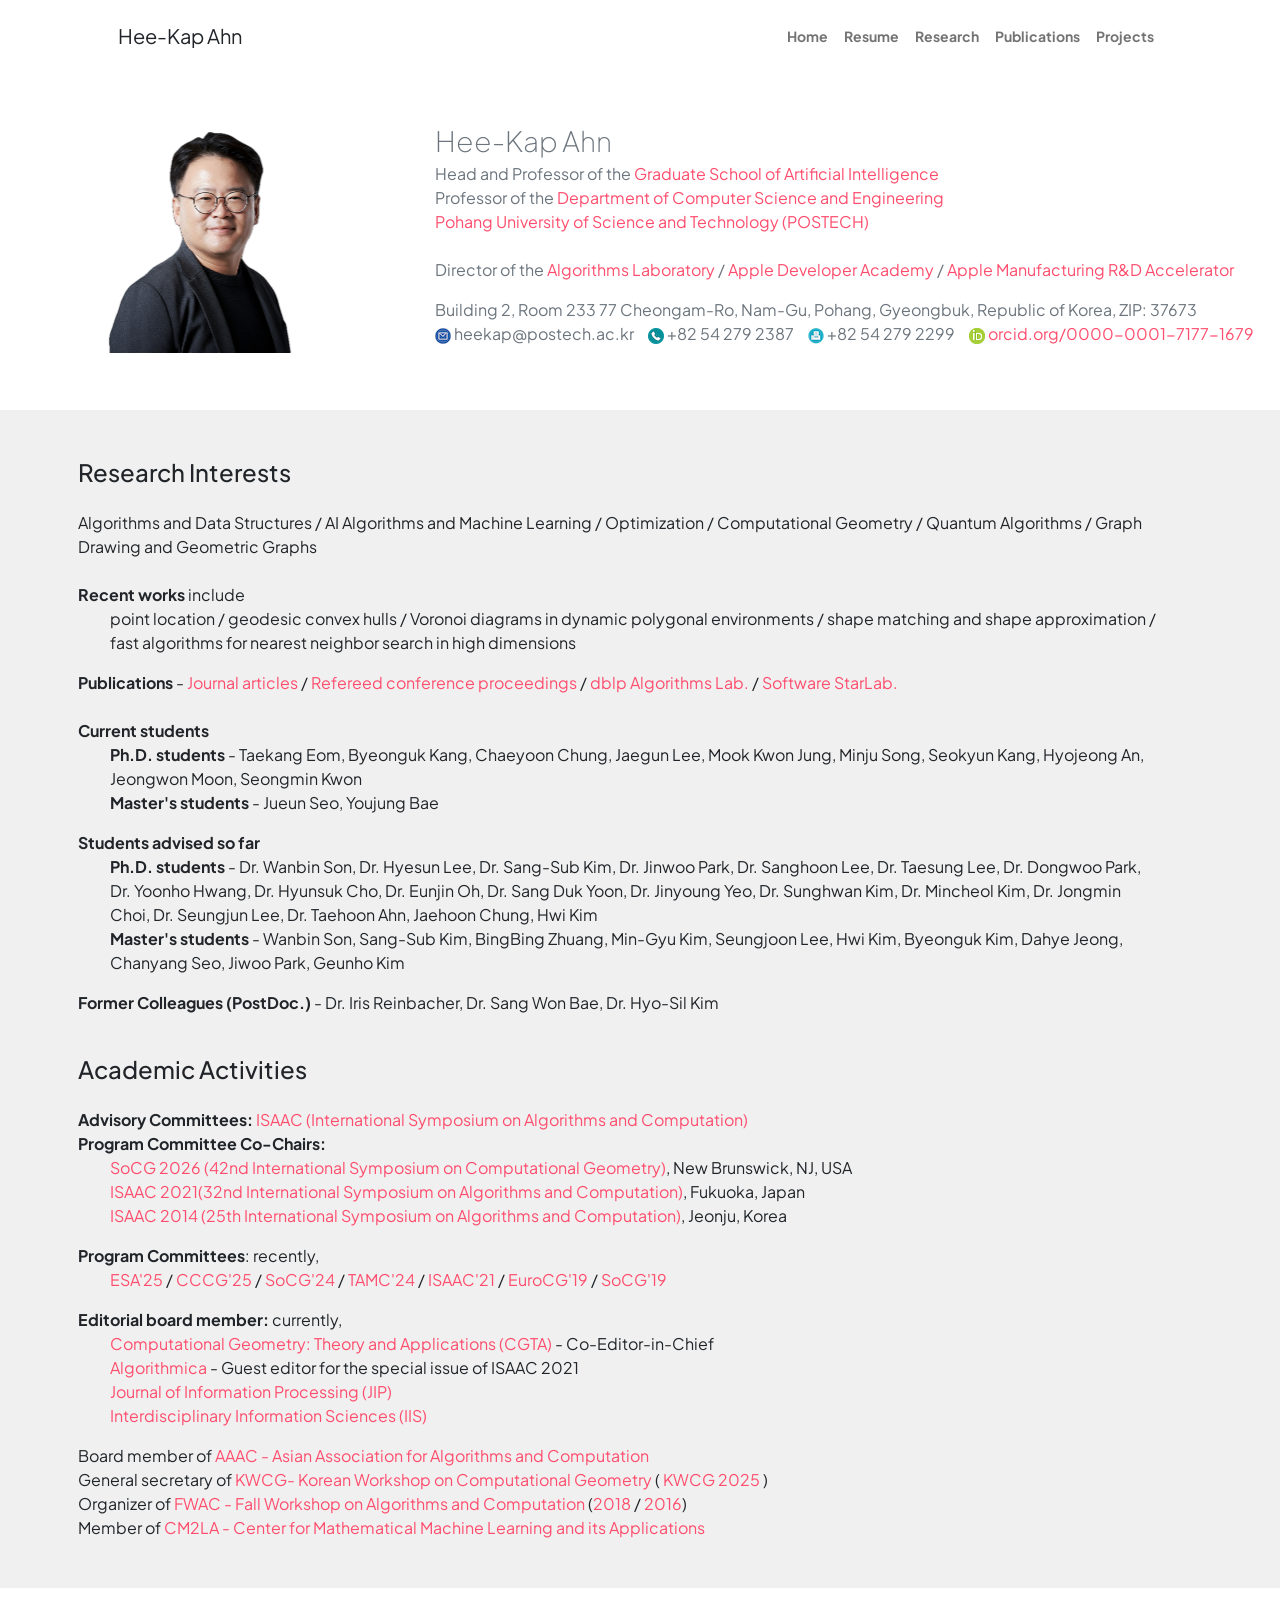
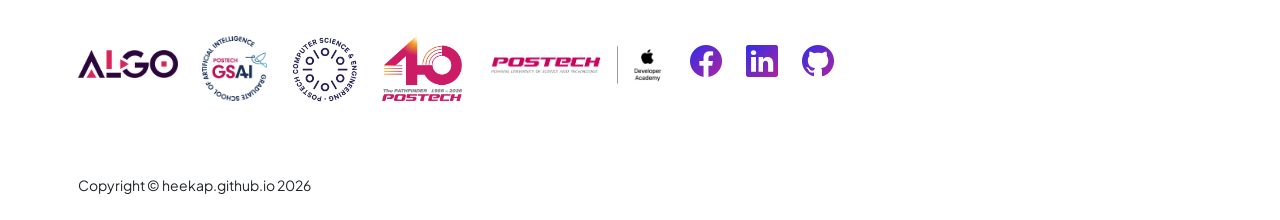
==== index.html @ e211f557 "Add files via upload" ====
<!DOCTYPE html>
<html lang="en">
  <head>
    <meta charset="utf-8" />
    <meta name="viewport" content="width=device-width, initial-scale=1, shrink-to-fit=no" />
    <meta name="description" content="Hee-Kap Ahn" />
    <meta name="author" content="" />
    <title>Hee-Kap Ahn</title>
    <link rel="icon" type="image/x-icon" href="assets/algo-icon.png" />
    <!-- Custom Google font-->
    <link rel="preconnect" href="https://fonts.googleapis.com" />
    <link rel="preconnect" href="https://fonts.gstatic.com" crossorigin />
    <link href="https://fonts.googleapis.com/css2?family=Plus+Jakarta+Sans:wght@100;200;300;400;500;600;700;800;900&amp;display=swap" rel="stylesheet" />
    <!-- Bootstrap icons-->
    <link href="https://cdn.jsdelivr.net/npm/bootstrap-icons@1.8.1/font/bootstrap-icons.css" rel="stylesheet" />
    <!-- Core theme CSS (includes Bootstrap)-->
    <link href="css/styles.css" rel="stylesheet" />
  </head>
  <body class="d-flex flex-column h-100">
    <main class="flex-shrink-0">
      <!-- Navigation-->
      <nav class="navbar navbar-expand-lg navbar-light bg-white py-3">
        <div class="container px-5">
          <a class="navbar-brand" href="index.html"><span class="text-dark">Hee-Kap Ahn</span></a>
          <button class="navbar-toggler" type="button" data-bs-toggle="collapse" data-bs-target="#navbarSupportedContent" aria-controls="navbarSupportedContent" aria-expanded="false" aria-label="Toggle navigation"><span class="navbar-toggler-icon"></span></button>
          <div class="collapse navbar-collapse" id="navbarSupportedContent">
            <ul class="navbar-nav ms-auto mb-2 mb-lg-0 small fw-bolder">
              <li class="nav-item"><a class="nav-link" href="index.html">Home</a></li>
              <li class="nav-item"><a class="nav-link" href="cv-2026.pdf">Resume</a></li>
	      <li class="nav-item"><a class="nav-link" href="topics.html">Research</a></li>
	      <li class="nav-item"><a class="nav-link" href="publications.html">Publications</a></li>
              <li class="nav-item"><a class="nav-link" href="https://algo.postech.ac.kr/?page_id=1262">Projects</a></li>
            </ul>
          </div>
        </div>
      </nav>
      
      <!-- Header-->
      <header class="py-5">
	<div class="col-xxl-7">
	  <div class="row align-items-center g-4">
	    <!-- Left: photo -->
	    <div class="col-md-5 col-lg-4">
	      <div class="d-flex justify-content-center">
		<img class="profile-img" src="assets/heekap.png" alt="Hee-Kap Ahn" style="max-width: 240px; width: 100%; height: auto;"/>
	      </div>
	    </div>

	    <!-- Right: paragraph (move here) -->
	    <div class="col-md-7 col-lg-8">
	      <div class="profile-text ps-3 ps-sm-4 ps-md-0">
		<div class="text-start">
		  <div class="fs-3 fw-light text-muted">Hee-Kap Ahn</div>
		  <p class="text-muted mb-3">
		    Head and Professor of the <a href="http://ai.postech.ac.kr">Graduate School of Artificial Intelligence</a> <br>
		    Professor of the <a href="https://cse.postech.ac.kr">Department of Computer Science and Engineering</a> <br>
		    <a href="https://www.postech.ac.kr">Pohang University of Science and Technology (POSTECH)</a><br><br>
		    Director of the <a href="https://algo.postech.ac.kr">Algorithms Laboratory</a> / <a href="https://developeracademy.postech.ac.kr/">Apple Developer Academy</a> / <a href="https://accelerator.postech.ac.kr/">Apple Manufacturing R&amp;D Accelerator</a>
		  </p>	      
		  <p class="text-muted">Building 2, Room 233
		    77 Cheongam-Ro,
		    Nam-Gu, Pohang, Gyeongbuk,
		    Republic of Korea, ZIP: 37673<br>
		    <img src="assets/email_16x16.png" align="center" alt="email"> heekap@postech.ac.kr &ensp;
		    <img src="assets/phone_16x16.png" align="center" alt="phone"> +82 54 279 2387 &ensp; <img src="assets/fax_16x16.png" align="center" alt="fax"> +82 54 279 2299 &ensp;
		    <img src="assets/orcid_16x16.png" align="center" alt="orcid"><a href="https://orcid.org/0000-0001-7177-1679"> orcid.org/0000-0001-7177-1679</a></p>
		</div>
	      </div>
	    </div>
	  </div>
	</div>	    
      </header>

	    
      <!-- About Section-->
      <section class="bg-light py-5">
        <div class="container ps-2 pe-5">
          <div class="row gx-5 justify-content-center">
            <div class="col-xxl-8">      
	      
	      <!-- Research Interests -->
	      <h4 class="display-8"><span class="text-dark">Research Interests</span></h4>
	      <p class="lead fw-light mb-4">
		<div class="w3-cell w3-mobile">
		  Algorithms and Data Structures /
		  AI Algorithms and Machine Learning / Optimization /
		  Computational Geometry / Quantum Algorithms / Graph Drawing and Geometric Graphs<br><br>
		  <strong>Recent works</strong> include<br> 
		  <p style="margin-left: 2em">point location / geodesic convex hulls / Voronoi diagrams in dynamic polygonal environments / shape matching and shape approximation / fast algorithms for nearest neighbor search in high dimensions</p>
		  <strong>Publications</strong> - <a href="publications.html">Journal articles </a> / <a href="publications.html#id4"> Refereed conference proceedings </a> / <a href="https://dblp.org/pid/65/358.html"> dblp </a> <a href="https://algo.postech.ac.kr">Algorithms Lab.</a> / <a href="https://dnn.postech.ac.kr/intro.html">Software StarLab.
		  </a><br><br>
		  <strong>Current students</strong><br>
		  <p style="margin-left: 2em"> <strong> Ph.D. students </strong> - Taekang Eom, Byeonguk Kang, Chaeyoon Chung, Jaegun Lee, Mook Kwon Jung, Minju Song, Seokyun Kang, Hyojeong An, Jeongwon Moon, Seongmin Kwon <br>
		    <b> Master's students </b> - Jueun Seo, Youjung Bae </p>
		  <strong>Students advised so far</strong> <br>
		  <p style="margin-left: 2em"><b> Ph.D. students </b> - Dr. Wanbin Son, Dr. Hyesun Lee, Dr. Sang-Sub Kim, Dr. Jinwoo Park, Dr. Sanghoon Lee, Dr. Taesung Lee, Dr. Dongwoo Park, Dr. Yoonho Hwang, Dr. Hyunsuk Cho, Dr. Eunjin Oh, Dr. Sang Duk Yoon, Dr. Jinyoung Yeo, Dr. Sunghwan Kim, Dr. Mincheol Kim, Dr. Jongmin Choi, Dr. Seungjun Lee, Dr. Taehoon Ahn, Jaehoon Chung, Hwi Kim <br> <b> Master's students </b> - Wanbin Son, Sang-Sub Kim, BingBing Zhuang, Min-Gyu Kim, Seungjoon Lee, Hwi Kim, Byeonguk Kim, Dahye Jeong, Chanyang Seo, Jiwoo Park, Geunho Kim</p>
		  <strong>Former Colleagues (PostDoc.)</strong> - Dr. Iris Reinbacher, Dr. Sang Won Bae, Dr. Hyo-Sil Kim
		</div>
	      </p><br>
	      
		      
	      <h4 class="display-8"><span class="text-dark">Academic Activities</span></h4>
	      <p class="lead fw-light mb-4">
		<div class="w3-cell w3-mobile" align="left">
		  <strong>Advisory Committees:</strong> <a href="https://www.kurims.kyoto-u.ac.jp/isaac/ISAAC.html"> ISAAC (International Symposium on Algorithms and Computation) </a><br>
		  <strong>Program Committee Co-Chairs:</strong>
		  <p style="margin-left: 2em">
		    <a href="https://cgweek26.computational-geometry.org/"> SoCG 2026 (42nd International Symposium on Computational Geometry)</a>, New Brunswick, NJ, USA <br>
	  	    <a href="https://tcs.inf.kyushu-u.ac.jp/isaac2021/">ISAAC 2021(32nd International Symposium on Algorithms and Computation)</a>, Fukuoka, Japan <br>
		    <a href="https://algo.postech.ac.kr/workshops/isaac2014/">ISAAC 2014 (25th International Symposium on Algorithms and Computation)</a>, Jeonju, Korea	  </p>
		  <strong>Program Committees</strong>: recently,
		  <p style="margin-left: 2em"> 
		    <a href="https://algo-conference.org/2025/"> ESA'25 </a>
		    / <a href="https://cccg-wads-2025.eecs.yorku.ca/CCCG%202025.html"> CCCG'25 </a>
		    / <a href="http://socg24.athenarc.gr/index.html"> SoCG'24 </a>
		    / <a href="https://tamc2024.comp.polyu.edu.hk/"> TAMC'24 </a>
		    / <a href="https://tcs.inf.kyushu-u.ac.jp/isaac2021/"> ISAAC'21 </a>
		    / <a href="https://www.eurocg2019.uu.nl/"> EuroCG'19 </a>
		    / <a href="https://eecs.engineering.oregonstate.edu/socg19/"> SoCG'19 </a></p>
		  <strong>Editorial board member:</strong> currently,
		  <p style="margin-left: 2em">
		    <a href="https://www.sciencedirect.com/journal/computational-geometry"> Computational Geometry: Theory and Applications (CGTA)</a> - Co-Editor-in-Chief <br>
		    <a href="https://link.springer.com/journal/453"> Algorithmica</a> - Guest editor for the special issue of ISAAC 2021<br>
		    <a href="https://www.ipsj.or.jp/english/jip/index.html"> Journal of Information Processing (JIP) </a><br>
		    <a href="https://www.is.tohoku.ac.jp/publication/IIS.html"> Interdisciplinary Information Sciences (IIS) </a></p>
		  Board member of <a href="http://www.aa-ac.org">  AAAC - Asian Association for Algorithms and Computation</a><br>
		  General secretary of <a href="https://algo.postech.ac.kr/workshops/kwcg23">  KWCG- Korean Workshop on Computational Geometry</a>  (<a href="https://algo.postech.ac.kr/workshops/kwcg25"> KWCG 2025 </a>) <br>
		  Organizer of <a href="https://algo.postech.ac.kr/workshops/fwac18">  FWAC - Fall Workshop on Algorithms and Computation</a> (<a href="https://algo.postech.ac.kr/workshops/fwac18/">2018</a> / <a href="https://algo.postech.ac.kr/workshops/fwac16/">2016</a>)<br>
		  Member of <a href="https://cm2la.com"> CM2LA - Center for Mathematical Machine Learning and its Applications</a>
		</div>
	      </div>
	    </div>
	  </div>
	</div>
      </section>

      <section class="bg-white py-5">
	<div class="container ps-2 pe-5">
	  <div class="row gx-5 justify-content-left">
	    <div class="col-xxl-8">
              <div class="d-flex justify-content-left fs-2 gap-4">
		<a class="text-gradient" href="https://algo.postech.ac.kr">
		  <img src="assets/font-logo-small.png" alt="ALGO Lab" style="max-width: 100px; width: 100%; height: auto;" /></a>
		<a class="text-gradient" href="https://ai.postech.ac.kr">
		  <img src="assets/gsai_logo.png" alt="GSAI" style="max-width: 65px; min-width: 40px; width: 100%; height: auto;" /></a>
		<a class="text-gradient" href="https://cse.postech.ac.kr">
		  <img src="assets/cse_logo.jpg" alt="CSE" style="max-width: 67px; min-width: 40px; width: 100%; height: auto;" /></a>
		<a class="text-gradient" href="https://www.postech.ac.kr">
		  <img src="assets/postech40_logo.png" alt="POSTECH" style="max-width: 80px; min-width: 40px; width: 100%; height: auto;" /></a>
		<a class="text-gradient" href="https://developeracademy.postech.ac.kr">
		  <img src="assets/appledeveloperacademy.png" alt="Apple Developer Academy" style="max-width: 180px; min-width: 100px; width: 100%; height: auto;" /></a>
                <a class="text-gradient" href="https://www.facebook.com/heekap.ahn"><i class="bi bi-facebook"></i></a>
                <a class="text-gradient" href="https://www.linkedin.com/in/hee-kap-ahn-ba668229a/"><i class="bi bi-linkedin"></i></a>
                <a class="text-gradient" href="https://github.com/heekap"><i class="bi bi-github"></i></a>
	      </div>
	    </div>
	  </div>
	</div>
      </section>
    </main>
        <!-- Footer-->
    <footer class="bg-white py-4 mt-auto">
      <div class="container ps-2 pe-5"">
        <div class="row align-items-center justify-content-between flex-column flex-sm-row">
          <div class="col-auto"><div class="small m-0">Copyright &copy; heekap.github.io 2026</div></div>
        </div>
      </div>
    </footer>
    <!-- Bootstrap core JS-->
    <script src="https://cdn.jsdelivr.net/npm/bootstrap@5.2.3/dist/js/bootstrap.bundle.min.js"></script>
    <!-- Core theme JS-->
    <script src="js/scripts.js"></script>
  </body>
</html>
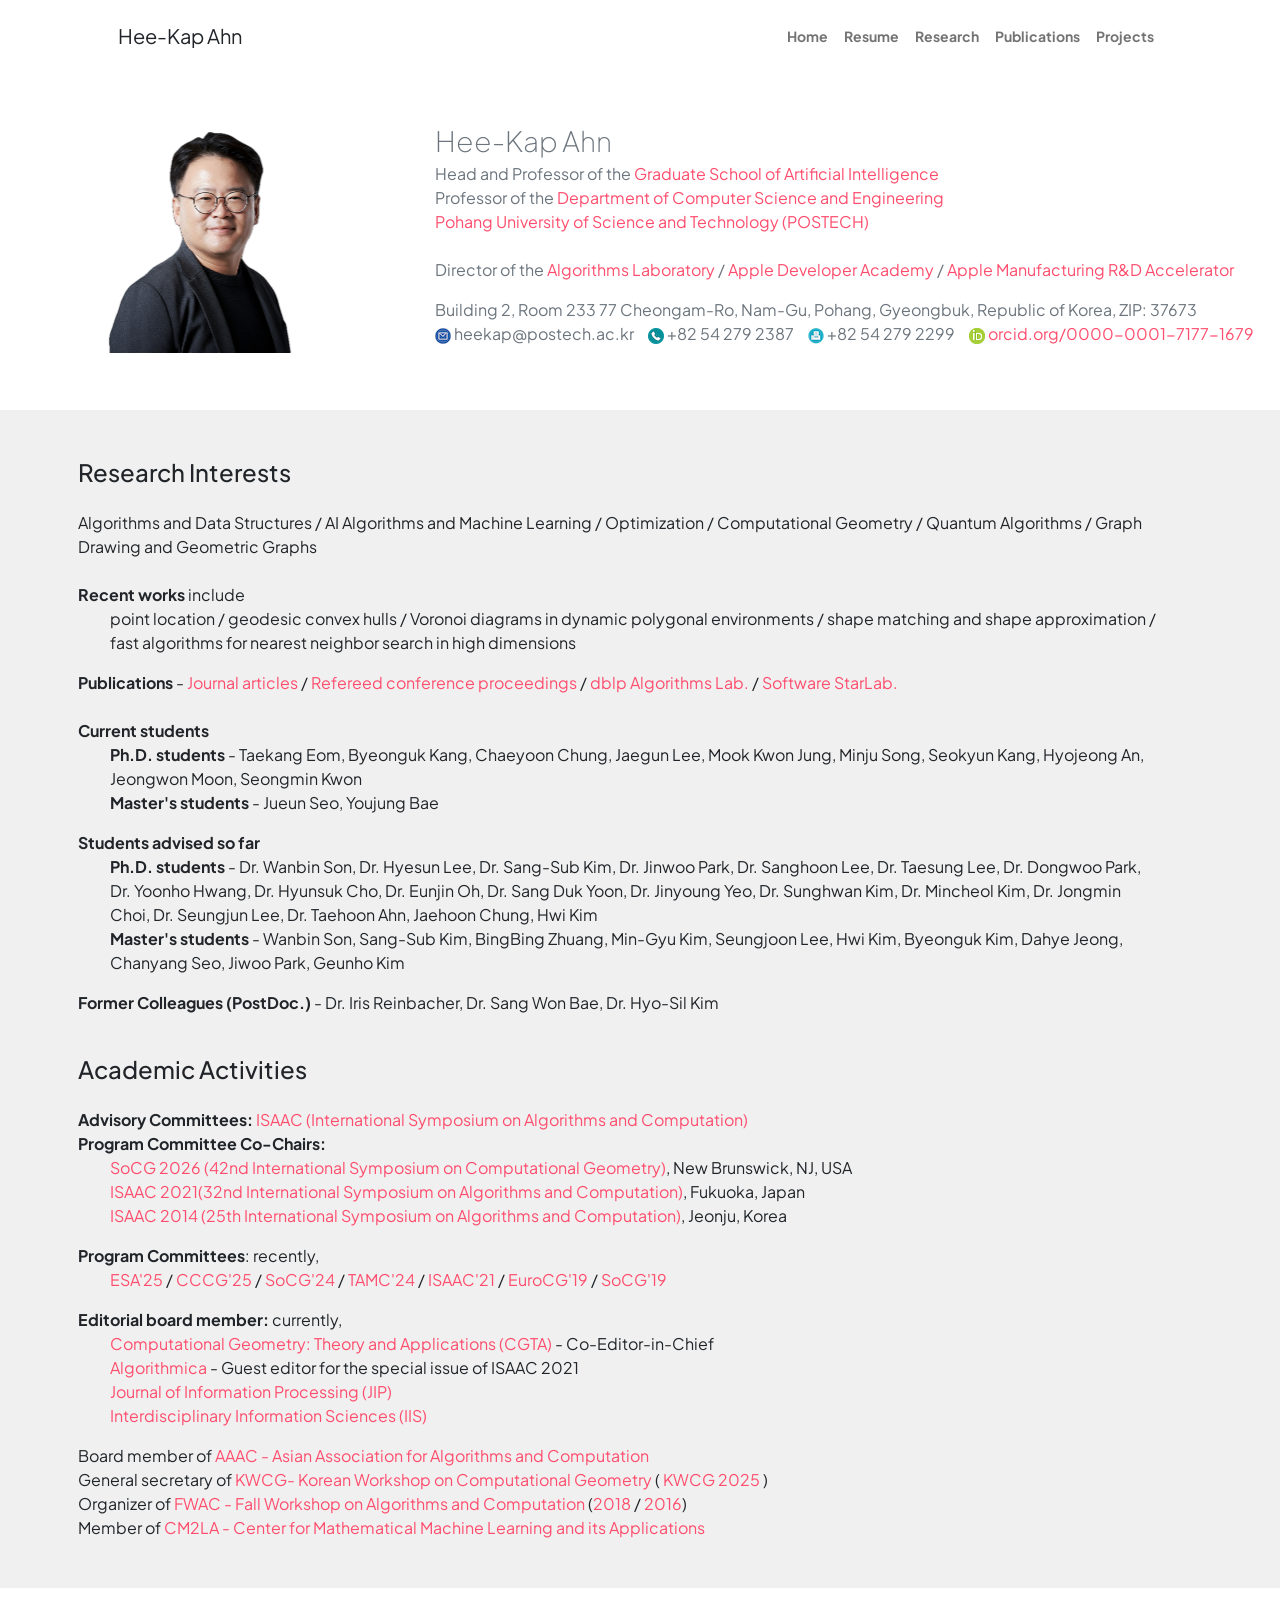
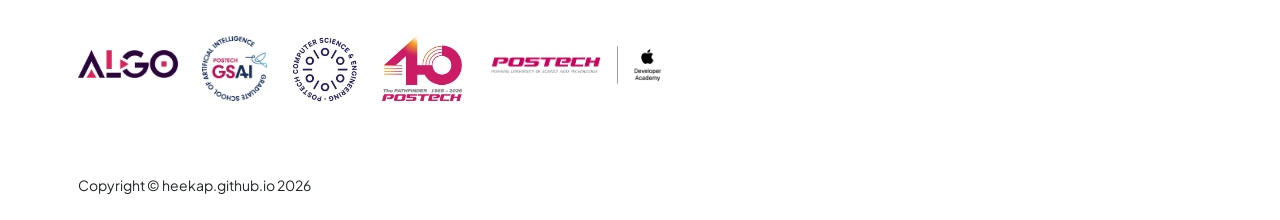
==== commit 934212c9: "Add files via upload" ====
--- a/index.html
+++ b/index.html
@@ -149,9 +149,9 @@
 		  <img src="assets/postech40_logo.png" alt="POSTECH" style="max-width: 80px; min-width: 40px; width: 100%; height: auto;" /></a>
 		<a class="text-gradient" href="https://developeracademy.postech.ac.kr">
 		  <img src="assets/appledeveloperacademy.png" alt="Apple Developer Academy" style="max-width: 180px; min-width: 100px; width: 100%; height: auto;" /></a>
-                <a class="text-gradient" href="https://www.facebook.com/heekap.ahn"><i class="bi bi-facebook"></i></a>
+<!--                <a class="text-gradient" href="https://www.facebook.com/heekap.ahn"><i class="bi bi-facebook"></i></a>
                 <a class="text-gradient" href="https://www.linkedin.com/in/hee-kap-ahn-ba668229a/"><i class="bi bi-linkedin"></i></a>
-                <a class="text-gradient" href="https://github.com/heekap"><i class="bi bi-github"></i></a>
+                <a class="text-gradient" href="https://github.com/heekap"><i class="bi bi-github"></i></a> -->
 	      </div>
 	    </div>
 	  </div>
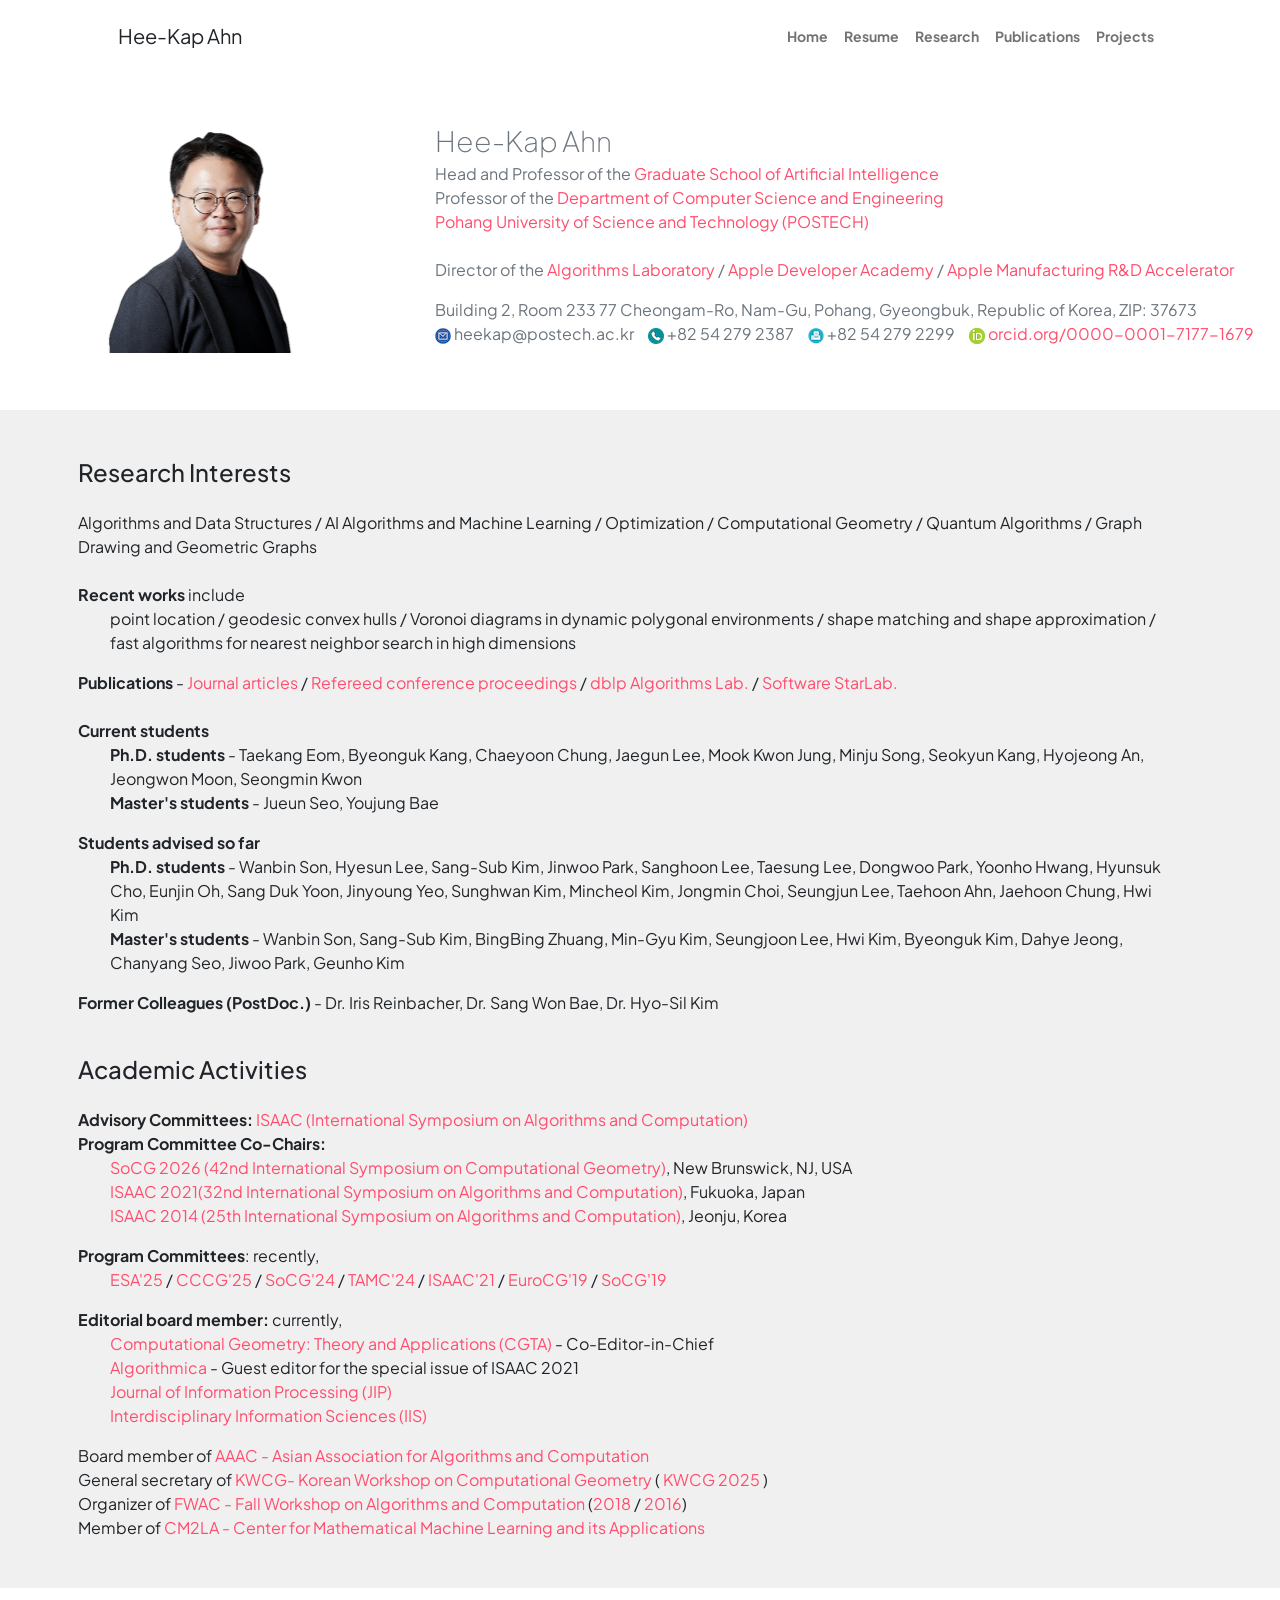
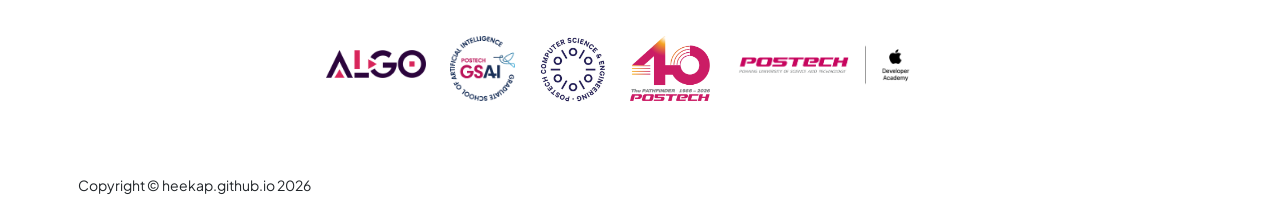
==== commit 7c24eebb: "Add files via upload" ====
--- a/index.html
+++ b/index.html
@@ -93,7 +93,7 @@
 		  <p style="margin-left: 2em"> <strong> Ph.D. students </strong> - Taekang Eom, Byeonguk Kang, Chaeyoon Chung, Jaegun Lee, Mook Kwon Jung, Minju Song, Seokyun Kang, Hyojeong An, Jeongwon Moon, Seongmin Kwon <br>
 		    <b> Master's students </b> - Jueun Seo, Youjung Bae </p>
 		  <strong>Students advised so far</strong> <br>
-		  <p style="margin-left: 2em"><b> Ph.D. students </b> - Dr. Wanbin Son, Dr. Hyesun Lee, Dr. Sang-Sub Kim, Dr. Jinwoo Park, Dr. Sanghoon Lee, Dr. Taesung Lee, Dr. Dongwoo Park, Dr. Yoonho Hwang, Dr. Hyunsuk Cho, Dr. Eunjin Oh, Dr. Sang Duk Yoon, Dr. Jinyoung Yeo, Dr. Sunghwan Kim, Dr. Mincheol Kim, Dr. Jongmin Choi, Dr. Seungjun Lee, Dr. Taehoon Ahn, Jaehoon Chung, Hwi Kim <br> <b> Master's students </b> - Wanbin Son, Sang-Sub Kim, BingBing Zhuang, Min-Gyu Kim, Seungjoon Lee, Hwi Kim, Byeonguk Kim, Dahye Jeong, Chanyang Seo, Jiwoo Park, Geunho Kim</p>
+		  <p style="margin-left: 2em"><b> Ph.D. students </b> - Wanbin Son, Hyesun Lee, Sang-Sub Kim, Jinwoo Park, Sanghoon Lee, Taesung Lee, Dongwoo Park, Yoonho Hwang, Hyunsuk Cho, Eunjin Oh, Sang Duk Yoon, Jinyoung Yeo, Sunghwan Kim, Mincheol Kim, Jongmin Choi, Seungjun Lee, Taehoon Ahn, Jaehoon Chung, Hwi Kim <br> <b> Master's students </b> - Wanbin Son, Sang-Sub Kim, BingBing Zhuang, Min-Gyu Kim, Seungjoon Lee, Hwi Kim, Byeonguk Kim, Dahye Jeong, Chanyang Seo, Jiwoo Park, Geunho Kim</p>
 		  <strong>Former Colleagues (PostDoc.)</strong> - Dr. Iris Reinbacher, Dr. Sang Won Bae, Dr. Hyo-Sil Kim
 		</div>
 	      </p><br>
@@ -136,11 +136,11 @@
 
       <section class="bg-white py-5">
 	<div class="container ps-2 pe-5">
-	  <div class="row gx-5 justify-content-left">
+	  <div class="row gx-5 justify-content-center">
 	    <div class="col-xxl-8">
-              <div class="d-flex justify-content-left fs-2 gap-4">
+              <div class="d-flex justify-content-center fs-2 gap-4">
 		<a class="text-gradient" href="https://algo.postech.ac.kr">
-		  <img src="assets/font-logo-small.png" alt="ALGO Lab" style="max-width: 100px; width: 100%; height: auto;" /></a>
+		  <img src="assets/font-logo-small.png" alt="ALGO Lab" style="max-width: 100px; min-width: 40px; width: 100%; height: auto;" /></a>
 		<a class="text-gradient" href="https://ai.postech.ac.kr">
 		  <img src="assets/gsai_logo.png" alt="GSAI" style="max-width: 65px; min-width: 40px; width: 100%; height: auto;" /></a>
 		<a class="text-gradient" href="https://cse.postech.ac.kr">
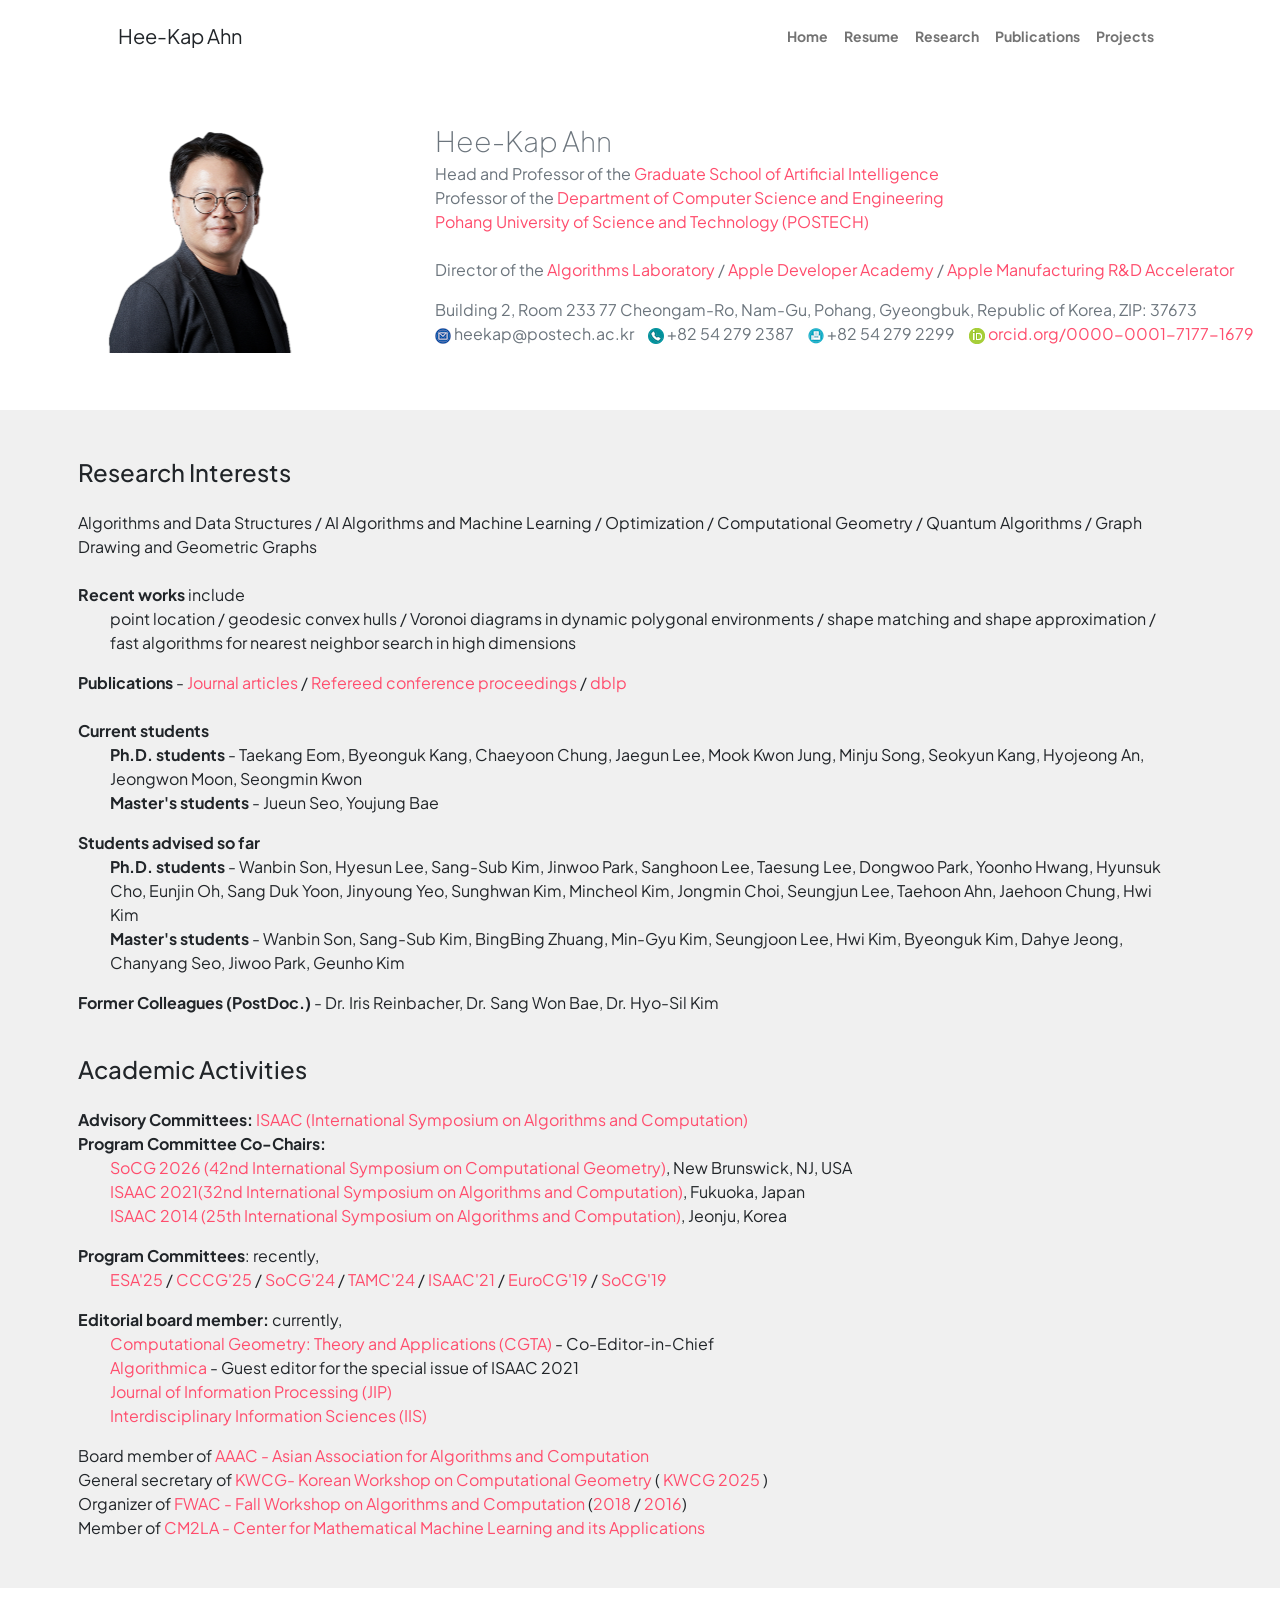
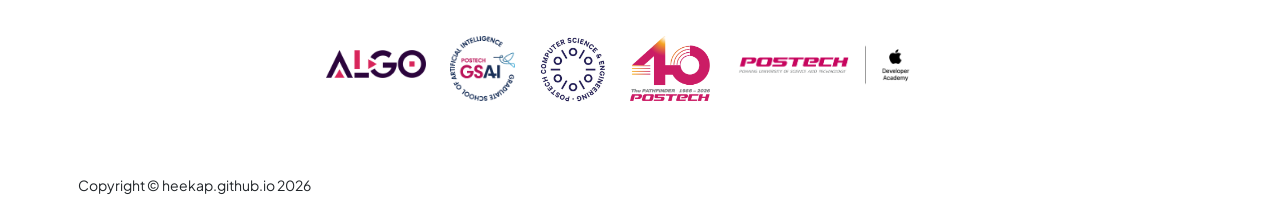
==== commit 8ab66a9a: "Add files via upload" ====
--- a/index.html
+++ b/index.html
@@ -87,8 +87,7 @@
 		  Computational Geometry / Quantum Algorithms / Graph Drawing and Geometric Graphs<br><br>
 		  <strong>Recent works</strong> include<br> 
 		  <p style="margin-left: 2em">point location / geodesic convex hulls / Voronoi diagrams in dynamic polygonal environments / shape matching and shape approximation / fast algorithms for nearest neighbor search in high dimensions</p>
-		  <strong>Publications</strong> - <a href="publications.html">Journal articles </a> / <a href="publications.html#id4"> Refereed conference proceedings </a> / <a href="https://dblp.org/pid/65/358.html"> dblp </a> <a href="https://algo.postech.ac.kr">Algorithms Lab.</a> / <a href="https://dnn.postech.ac.kr/intro.html">Software StarLab.
-		  </a><br><br>
+		  <strong>Publications</strong> - <a href="publications.html">Journal articles </a> / <a href="publications.html#id4"> Refereed conference proceedings </a> / <a href="https://dblp.org/pid/65/358.html"> dblp </a><br><br>
 		  <strong>Current students</strong><br>
 		  <p style="margin-left: 2em"> <strong> Ph.D. students </strong> - Taekang Eom, Byeonguk Kang, Chaeyoon Chung, Jaegun Lee, Mook Kwon Jung, Minju Song, Seokyun Kang, Hyojeong An, Jeongwon Moon, Seongmin Kwon <br>
 		    <b> Master's students </b> - Jueun Seo, Youjung Bae </p>
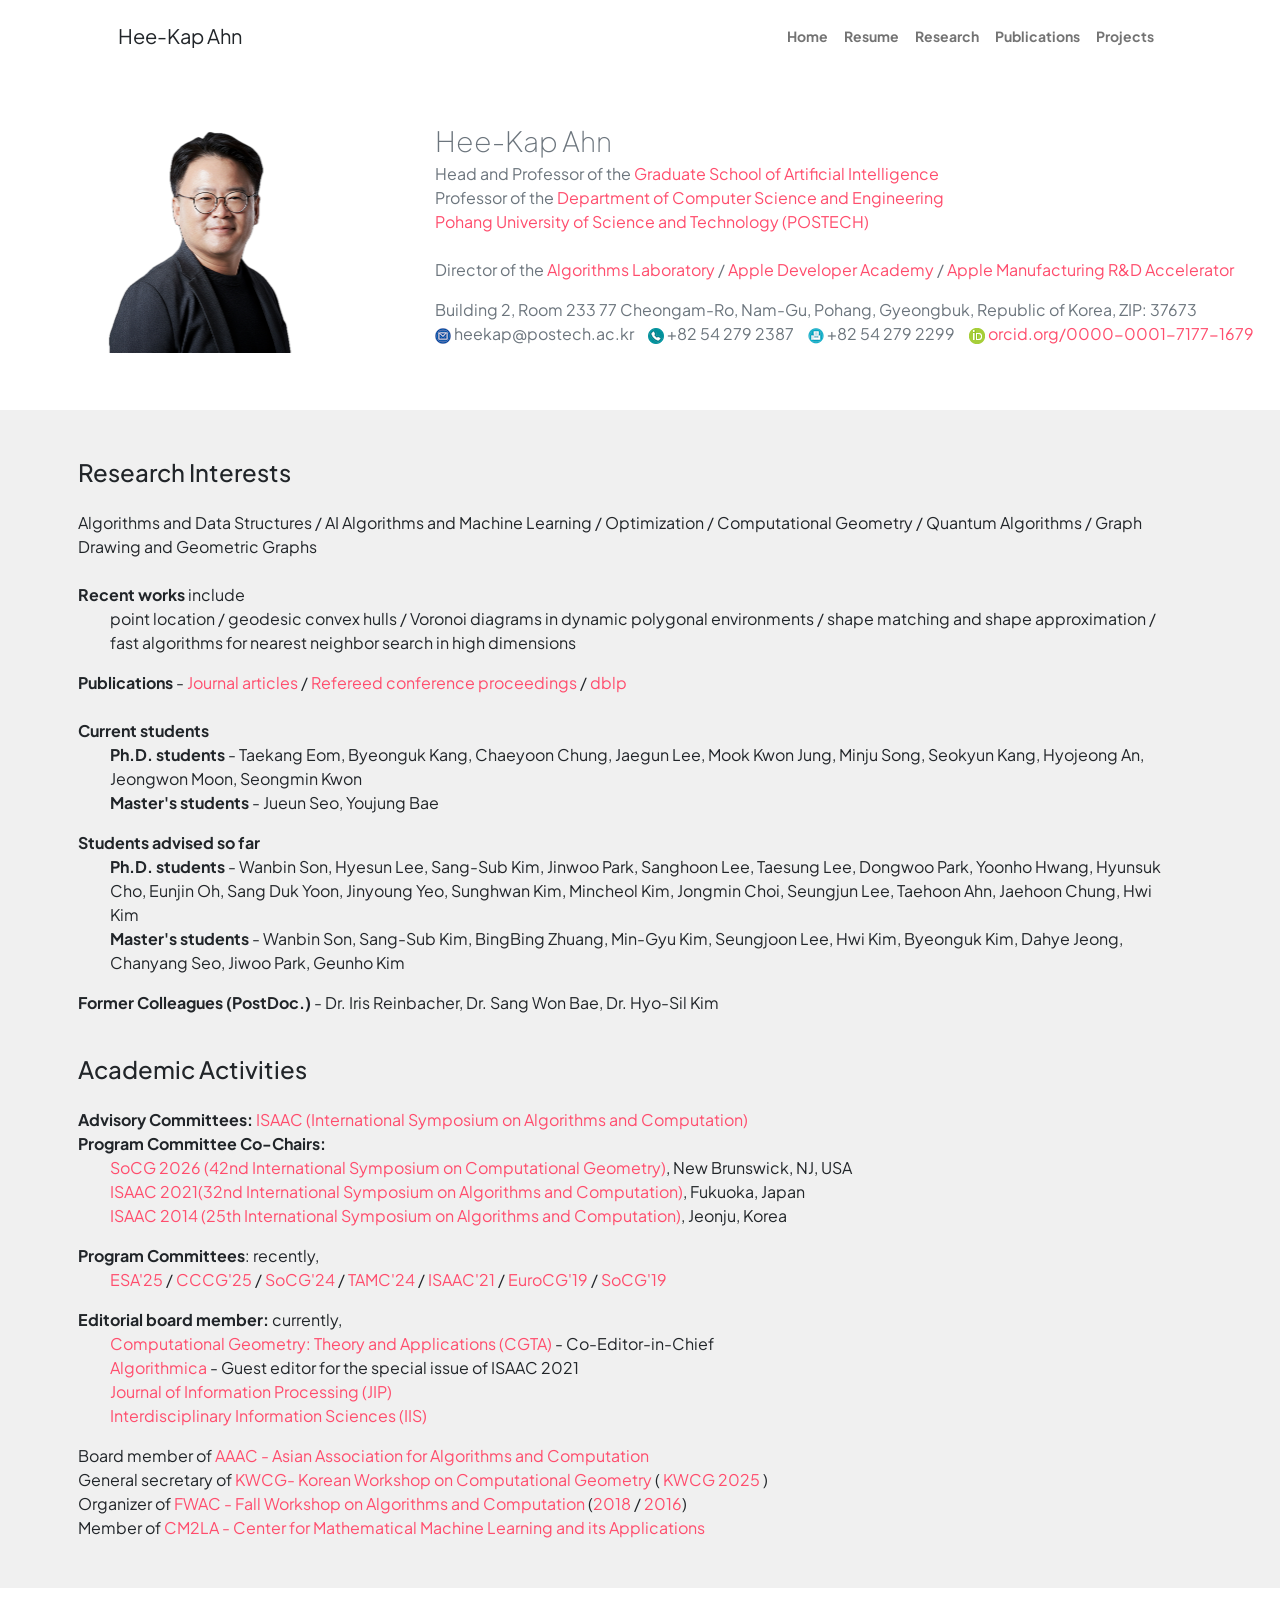
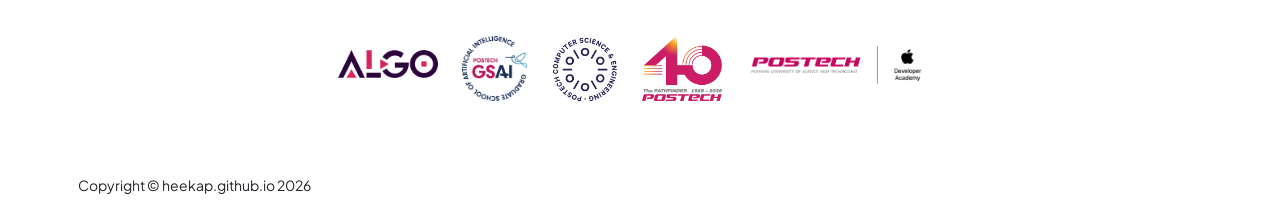
==== commit a4f694b5: "Add files via upload" ====
--- a/index.html
+++ b/index.html
@@ -37,7 +37,7 @@
       
       <!-- Header-->
       <header class="py-5">
-	<div class="col-xxl-7">
+	<div class="col-xxl-12">
 	  <div class="row align-items-center g-4">
 	    <!-- Left: photo -->
 	    <div class="col-md-5 col-lg-4">
@@ -134,7 +134,7 @@
       </section>
 
       <section class="bg-white py-5">
-	<div class="container ps-2 pe-5">
+	<div class="container ps-2 pe-4">
 	  <div class="row gx-5 justify-content-center">
 	    <div class="col-xxl-8">
               <div class="d-flex justify-content-center fs-2 gap-4">
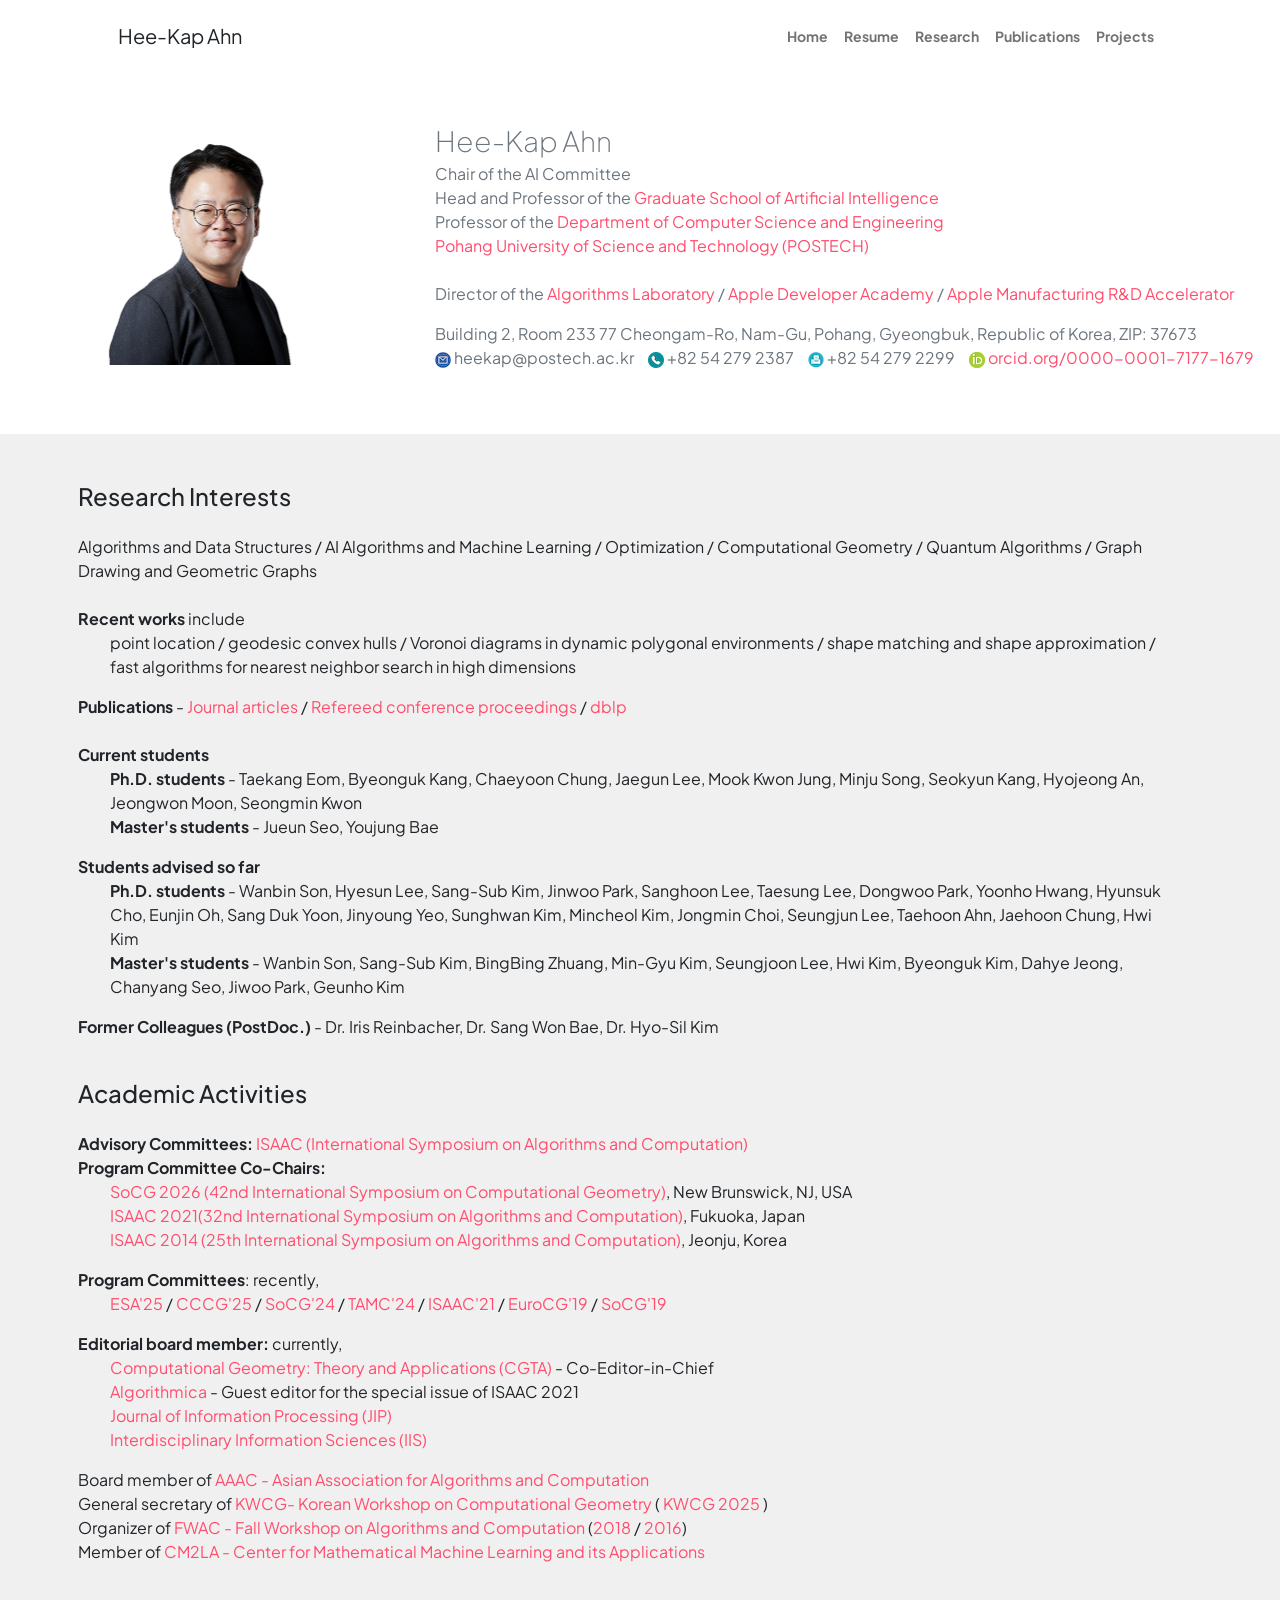
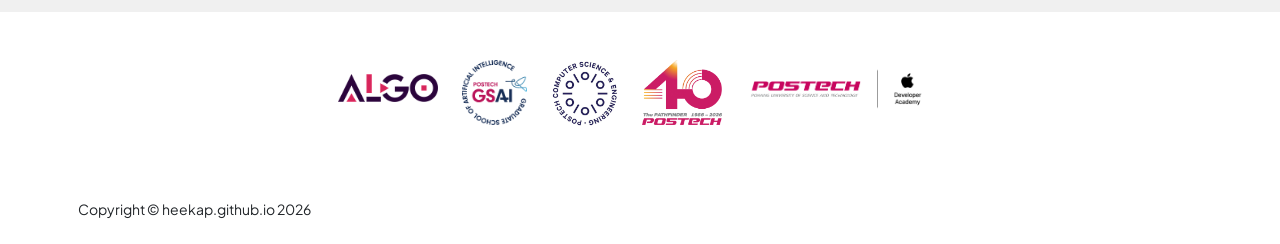
==== commit 72b5abc9: "Add files via upload" ====
--- a/index.html
+++ b/index.html
@@ -17,6 +17,8 @@
     <link href="css/styles.css" rel="stylesheet" />
   </head>
   <body class="d-flex flex-column h-100">
+    <!-- Translate to Korean (redirect) -->
+
     <main class="flex-shrink-0">
       <!-- Navigation-->
       <nav class="navbar navbar-expand-lg navbar-light bg-white py-3">
@@ -52,6 +54,7 @@
 		<div class="text-start">
 		  <div class="fs-3 fw-light text-muted">Hee-Kap Ahn</div>
 		  <p class="text-muted mb-3">
+		    Chair of the AI Committee <br>
 		    Head and Professor of the <a href="http://ai.postech.ac.kr">Graduate School of Artificial Intelligence</a> <br>
 		    Professor of the <a href="https://cse.postech.ac.kr">Department of Computer Science and Engineering</a> <br>
 		    <a href="https://www.postech.ac.kr">Pohang University of Science and Technology (POSTECH)</a><br><br>
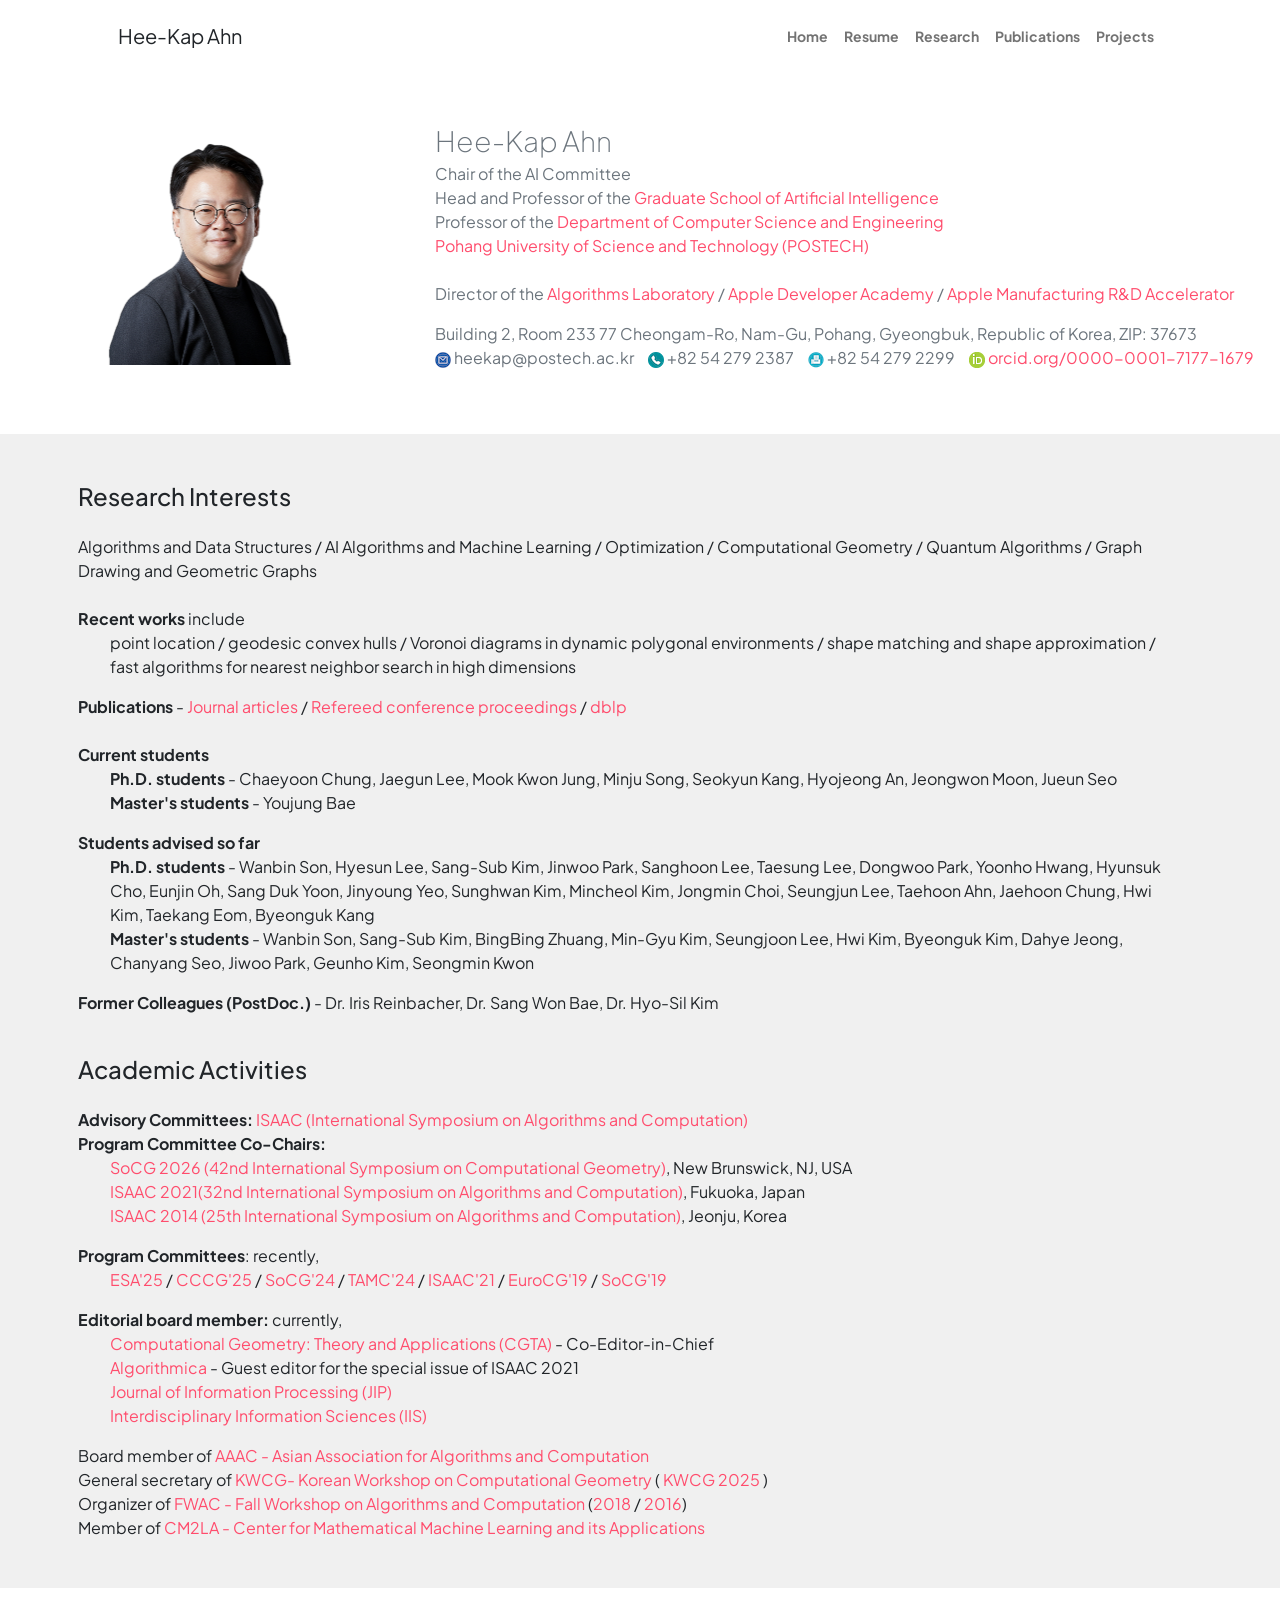
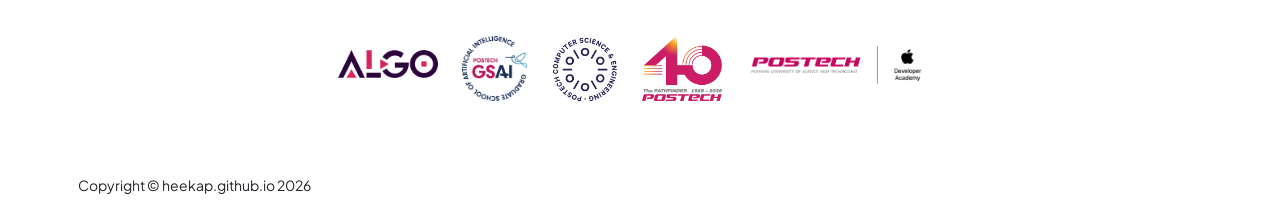
==== commit 4004030b: "Add files via upload" ====
--- a/index.html
+++ b/index.html
@@ -92,10 +92,10 @@
 		  <p style="margin-left: 2em">point location / geodesic convex hulls / Voronoi diagrams in dynamic polygonal environments / shape matching and shape approximation / fast algorithms for nearest neighbor search in high dimensions</p>
 		  <strong>Publications</strong> - <a href="publications.html">Journal articles </a> / <a href="publications.html#id4"> Refereed conference proceedings </a> / <a href="https://dblp.org/pid/65/358.html"> dblp </a><br><br>
 		  <strong>Current students</strong><br>
-		  <p style="margin-left: 2em"> <strong> Ph.D. students </strong> - Taekang Eom, Byeonguk Kang, Chaeyoon Chung, Jaegun Lee, Mook Kwon Jung, Minju Song, Seokyun Kang, Hyojeong An, Jeongwon Moon, Seongmin Kwon <br>
-		    <b> Master's students </b> - Jueun Seo, Youjung Bae </p>
+		  <p style="margin-left: 2em"> <strong> Ph.D. students </strong> - Chaeyoon Chung, Jaegun Lee, Mook Kwon Jung, Minju Song, Seokyun Kang, Hyojeong An, Jeongwon Moon, Jueun Seo <br>
+		    <b> Master's students </b> - Youjung Bae </p>
 		  <strong>Students advised so far</strong> <br>
-		  <p style="margin-left: 2em"><b> Ph.D. students </b> - Wanbin Son, Hyesun Lee, Sang-Sub Kim, Jinwoo Park, Sanghoon Lee, Taesung Lee, Dongwoo Park, Yoonho Hwang, Hyunsuk Cho, Eunjin Oh, Sang Duk Yoon, Jinyoung Yeo, Sunghwan Kim, Mincheol Kim, Jongmin Choi, Seungjun Lee, Taehoon Ahn, Jaehoon Chung, Hwi Kim <br> <b> Master's students </b> - Wanbin Son, Sang-Sub Kim, BingBing Zhuang, Min-Gyu Kim, Seungjoon Lee, Hwi Kim, Byeonguk Kim, Dahye Jeong, Chanyang Seo, Jiwoo Park, Geunho Kim</p>
+		  <p style="margin-left: 2em"><b> Ph.D. students </b> - Wanbin Son, Hyesun Lee, Sang-Sub Kim, Jinwoo Park, Sanghoon Lee, Taesung Lee, Dongwoo Park, Yoonho Hwang, Hyunsuk Cho, Eunjin Oh, Sang Duk Yoon, Jinyoung Yeo, Sunghwan Kim, Mincheol Kim, Jongmin Choi, Seungjun Lee, Taehoon Ahn, Jaehoon Chung, Hwi Kim, Taekang Eom, Byeonguk Kang <br> <b> Master's students </b> - Wanbin Son, Sang-Sub Kim, BingBing Zhuang, Min-Gyu Kim, Seungjoon Lee, Hwi Kim, Byeonguk Kim, Dahye Jeong, Chanyang Seo, Jiwoo Park, Geunho Kim, Seongmin Kwon</p>
 		  <strong>Former Colleagues (PostDoc.)</strong> - Dr. Iris Reinbacher, Dr. Sang Won Bae, Dr. Hyo-Sil Kim
 		</div>
 	      </p><br>
